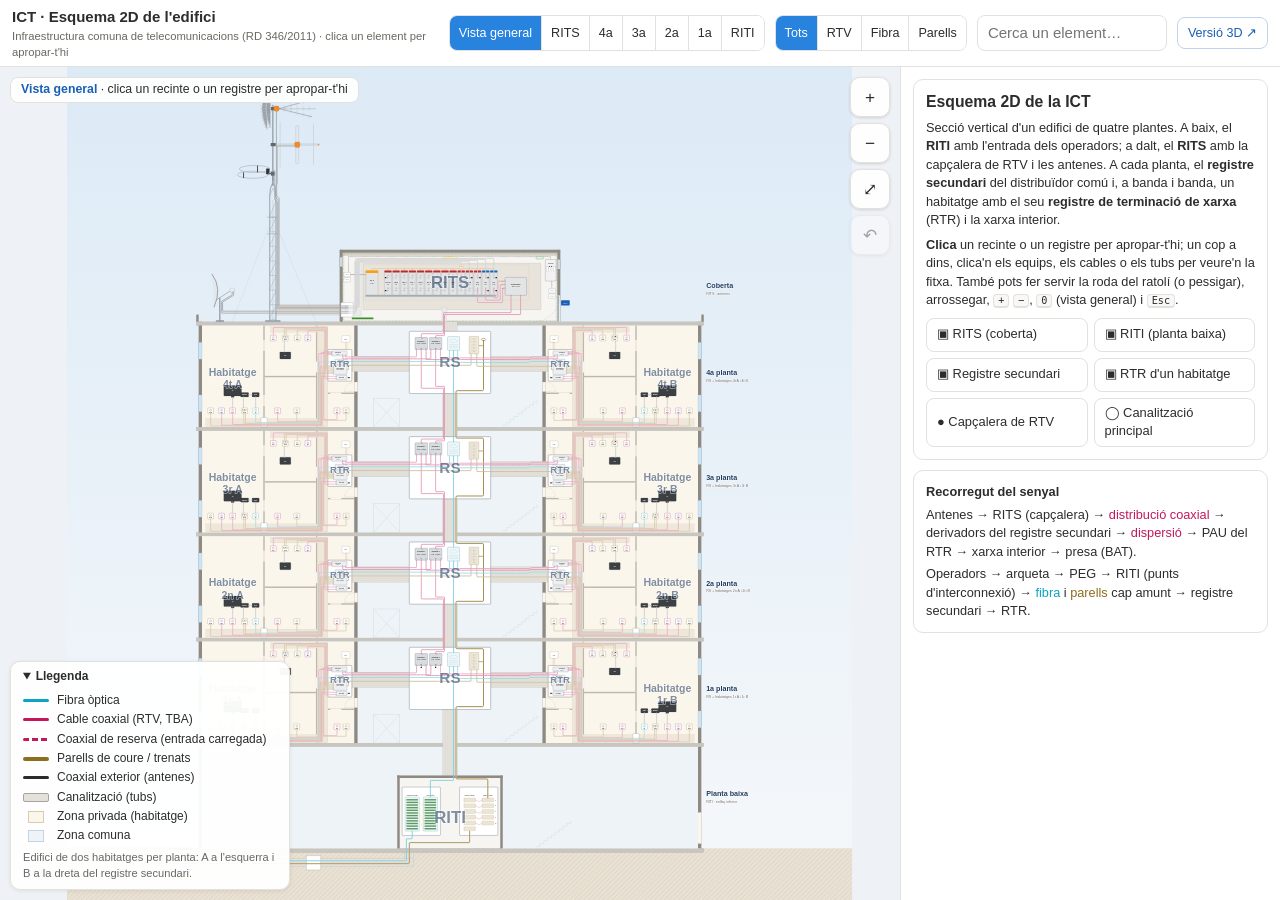
==== index.html @ c03057d7 "Esquema 2D de la ICT de l'edifici Secció vertical amb RITI, registres secundaris, dos habitatges per" ====
<!DOCTYPE html>
<html lang="ca">
<head>
<meta charset="utf-8">
<meta name="viewport" content="width=device-width, initial-scale=1">
<title>ICT · Esquema 2D de l'edifici</title>
<link rel="stylesheet" href="css/estils.css?v=4">
</head>
<body>
<div class="app" id="app">
 <header>
  <h1>ICT · Esquema 2D de l'edifici<small>Infraestructura comuna de telecomunicacions (RD 346/2011) · clica un element per apropar-t'hi</small></h1>
  <nav class="zones" aria-label="Zones de l'edifici">
   <button data-zone="general" class="on">Vista general</button>
   <button data-zone="rits">RITS</button>
   <button data-zone="4">4a</button>
   <button data-zone="3">3a</button>
   <button data-zone="2">2a</button>
   <button data-zone="1">1a</button>
   <button data-zone="riti">RITI</button>
  </nav>
  <div class="seg" id="filter" role="group" aria-label="Filtra per servei">
   <button data-svc="all" aria-pressed="true">Tots</button>
   <button data-svc="rtv" aria-pressed="false">RTV</button>
   <button data-svc="fo" aria-pressed="false">Fibra</button>
   <button data-svc="pt" aria-pressed="false">Parells</button>
  </div>
  <div class="search">
   <input id="q" type="search" placeholder="Cerca un element…" autocomplete="off" aria-label="Cerca un element">
   <ul id="qres" role="listbox" hidden></ul>
  </div>
  <a class="link3d" href="../edifici_ict/index.html" title="Obre la versió 3D">Versió 3D ↗</a>
 </header>
 <main id="main">
  <div id="stage">
   <svg id="esq" xmlns="http://www.w3.org/2000/svg" preserveAspectRatio="xMidYMid meet" role="img" aria-label="Esquema 2D de la ICT de l'edifici"></svg>
   <div id="tip" role="tooltip"></div>
   <div class="ctl" id="zoomctl">
    <button id="zin" title="Apropa (+)" aria-label="Apropa">+</button>
    <button id="zout" title="Allunya (−)" aria-label="Allunya">−</button>
    <button id="zfit" title="Vista general (0)" aria-label="Vista general">⤢</button>
    <button id="zback" title="Torna a la vista anterior" aria-label="Torna enrere" disabled>↶</button>
   </div>
   <div id="crumb" class="crumb" aria-live="polite"></div>
   <details id="legend" open>
    <summary>Llegenda</summary>
    <ul>
     <li><i class="sw" style="background:#0AA5C2"></i>Fibra òptica</li>
     <li><i class="sw" style="background:#C2185B"></i>Cable coaxial (RTV, TBA)</li>
     <li><i class="sw dash"></i>Coaxial de reserva (entrada carregada)</li>
     <li><i class="sw" style="background:#8D6E1F;height:4px"></i>Parells de coure / trenats</li>
     <li><i class="sw" style="background:#2B2B2B"></i>Coaxial exterior (antenes)</li>
     <li><i class="sw tube"></i>Canalització (tubs)</li>
     <li><i class="sq" style="background:#FBF6EC;border-color:#D9CBB0"></i>Zona privada (habitatge)</li>
     <li><i class="sq" style="background:#EEF3F8;border-color:#C5D3E2"></i>Zona comuna</li>
    </ul>
    <p>Edifici de dos habitatges per planta: A a l'esquerra i B a la dreta del registre secundari.</p>
   </details>
  </div>
  <aside id="panel" aria-label="Fitxa de l'element">
   <div id="info"></div>
  </aside>
 </main>
</div>
<script src="js/dades.js?v=4"></script>
<script src="js/dades2d.js?v=4"></script>
<script src="js/esquema.js?v=4"></script>
<script src="js/app.js?v=4"></script>
</body>
</html>
---- css/estils.css ----
:root{--tx:#2C2C2B;--tx2:#6B6862;--bg:#FFFFFF;--soft:#F9F8F7;--sec:#F0EFED;--bd:#E2E1DE;--blue:#2783DE;--blueS:#E5F2FC;
 --orange:#B9631F;--orangeS:#FBEBDE;--red:#C8473B;--redS:#FCE9E7;--sel:#F5A400;--pw:380px;font-size:15px}
*{box-sizing:border-box}
html,body{margin:0;height:100%;font-family:-apple-system,BlinkMacSystemFont,"Segoe UI",Roboto,"Helvetica Neue",Arial,sans-serif;color:var(--tx);background:var(--soft);line-height:1.45;overflow:hidden}
button,input{font:inherit;color:inherit}
button{cursor:pointer;border:1px solid var(--bd);background:var(--bg);border-radius:8px;padding:5px 10px;min-height:34px}
button:hover{background:var(--sec)}
button.on,button[aria-pressed="true"]{background:var(--blue);border-color:var(--blue);color:#fff}
button:disabled{opacity:.4;cursor:default}
:focus-visible{outline:3px solid #1A5FB4;outline-offset:2px}
.app{display:flex;flex-direction:column;height:100vh;height:100dvh}
header{display:flex;align-items:center;gap:10px;padding:6px 12px;border-bottom:1px solid var(--bd);background:#fff;flex-wrap:wrap;z-index:5}
header h1{font-size:1rem;margin:0;flex:1 1 260px;min-width:0}
header h1 small{display:block;font-weight:400;color:var(--tx2);font-size:.75rem}
.zones,.seg{display:flex;border:1px solid var(--bd);border-radius:8px;overflow:hidden;flex-shrink:0}
.zones button,.seg button{border:0;border-radius:0;border-right:1px solid var(--bd);font-size:.84rem;padding:4px 9px}
.zones button:last-child,.seg button:last-child{border-right:0}
.search{position:relative}
.search input{border:1px solid var(--bd);border-radius:8px;padding:6px 10px;min-height:34px;width:190px}
#qres{position:absolute;right:0;top:38px;width:340px;max-height:60vh;overflow:auto;margin:0;padding:4px;list-style:none;background:#fff;border:1px solid var(--bd);border-radius:10px;box-shadow:0 6px 22px rgba(0,0,0,.16);z-index:20}
#qres li{padding:6px 8px;border-radius:6px;cursor:pointer;font-size:.86rem}
#qres li[aria-selected="true"],#qres li:hover{background:var(--blueS)}
#qres li small{color:var(--tx2);display:block}
.link3d{font-size:.84rem;color:#1A5FB4;text-decoration:none;border:1px solid #BFD3EE;border-radius:8px;padding:6px 10px;white-space:nowrap}
.link3d:hover{background:var(--blueS)}
main{flex:1;display:flex;min-height:0}
#stage{position:relative;flex:1;min-width:0;overflow:hidden;background:#EEF2F6}
#esq{display:block;width:100%;height:100%;touch-action:none;cursor:grab;user-select:none;-webkit-user-select:none}
#esq.drag{cursor:grabbing}
#panel{width:var(--pw);flex-shrink:0;border-left:1px solid var(--bd);background:#fff;overflow:auto;padding:12px}
.ctl{position:absolute;right:10px;top:10px;display:flex;flex-direction:column;gap:6px}
.ctl button{width:40px;height:40px;padding:0;font-size:1.15rem;background:rgba(255,255,255,.96);box-shadow:0 1px 3px rgba(0,0,0,.14);border-radius:10px}
.crumb{position:absolute;left:10px;top:10px;background:rgba(255,255,255,.95);border:1px solid var(--bd);border-radius:8px;padding:3px 10px;font-size:.82rem;max-width:calc(100% - 80px)}
.crumb:empty{display:none}
.crumb b{color:#1A5FB4}
#tip{position:absolute;pointer-events:none;background:#2C2C2B;color:#fff;padding:4px 8px;border-radius:6px;font-size:12.5px;display:none;z-index:6;max-width:320px}
#tip small{color:#FFD27A;display:block}
#legend{position:absolute;left:10px;bottom:10px;background:rgba(255,255,255,.96);border:1px solid var(--bd);border-radius:10px;padding:6px 12px;font-size:.8rem;max-width:280px;box-shadow:0 1px 4px rgba(0,0,0,.08)}
#legend summary{cursor:pointer;font-weight:600}
#legend ul{list-style:none;margin:6px 0 4px;padding:0}
#legend li{display:flex;align-items:center;gap:8px;margin:2px 0}
#legend p{margin:4px 0 2px;color:var(--tx2);font-size:.74rem}
.sw{display:inline-block;width:26px;height:3px;border-radius:2px;flex-shrink:0}
.sw.dash{background:repeating-linear-gradient(90deg,#C2185B 0 6px,transparent 6px 9px)}
.sw.tube{height:9px;background:#E4E1DB;border:1px solid #A9A49B}
.sq{display:inline-block;width:16px;height:12px;border:1px solid;flex-shrink:0;margin:0 5px}
/* fitxa */
.card{border:1px solid var(--bd);border-radius:10px;padding:12px;background:#fff;margin-bottom:10px}
.card h2{margin:0 0 4px;font-size:1.05rem;line-height:1.3}
.card p{margin:6px 0}
.muted{color:var(--tx2)}
.small{font-size:.85rem}
.fambadge{display:inline-block;font-size:.72rem;border-radius:20px;padding:1px 8px;background:var(--sec);margin:2px 4px 2px 0}
.fambadge.zone{background:var(--blueS);color:#1A5FB4}
.fambadge.no2d{background:var(--orangeS);color:var(--orange)}
.chips{display:flex;flex-wrap:wrap;gap:4px;margin-top:4px}
.chip{font-size:.78rem;min-height:28px;padding:2px 8px;border-radius:14px;text-align:left}
.chip.nd{opacity:.65;border-style:dashed}
.actions{display:flex;gap:6px;flex-wrap:wrap;margin:10px 0 4px}
.actions button{font-size:.84rem}
details.more{margin-top:8px}
details.more summary{cursor:pointer;font-weight:600;font-size:.9rem}
.card dl{margin:6px 0}
.card dt{font-weight:600;font-size:.82rem;color:var(--tx2);margin-top:8px}
.card dd{margin:2px 0 0}
.ex{background:#E8F1EC;border-radius:8px;padding:8px;margin-top:8px;font-size:.9rem}
.cf{background:var(--orangeS);border-radius:8px;padding:8px;margin-top:8px;font-size:.9rem}
.zonebtns{display:grid;grid-template-columns:1fr 1fr;gap:6px;margin-top:8px}
.zonebtns button{text-align:left;font-size:.86rem}
kbd{border:1px solid var(--bd);border-bottom-width:2px;border-radius:4px;padding:0 4px;font-size:.8em;background:var(--soft)}

/* ===== SVG ===== */
#esq text{font-family:-apple-system,BlinkMacSystemFont,"Segoe UI",Roboto,Arial,sans-serif}
.wall{fill:#8E8A83}
.slab{fill:url(#pSlab);stroke:#9E9A93;stroke-width:.6}
.pavement{fill:#B9B3A8}
.common{fill:#EEF3F8}
.private{fill:#FBF6EC}
.partition{fill:#BDB7AC}
.doorgap{fill:#FBF6EC}
.doorleaf{fill:none;stroke:#A39D92;stroke-width:1;stroke-dasharray:3 2}
.window{fill:#CFE4F3;stroke:#8BB3D0;stroke-width:1}
.deco{stroke:#C9D3DE;stroke-width:1.5;fill:none}
.room-rits,.room-riti{fill:#F6F5F2;stroke:#7D786F;stroke-width:1}
.leg{fill:none;stroke:#8C959F;stroke-width:3.4;stroke-linecap:round}
.rung{fill:none;stroke:#8C959F;stroke-width:1.5}
.rung.back,.backleg{stroke:#C3C9CF;stroke-width:1.1}
.backleg{stroke-width:2.4}
.collar{fill:#A5ADB5}
.tsocket{fill:#9AA3AD}
.hole{fill:#EEF2F6}
.plate2{fill:#8D96A0}
.rail{fill:none;stroke:#C8CDD2;stroke-width:3}
.rod{fill:none;stroke:#B9BFC5;stroke-width:1.6;stroke-linecap:round}
.boomA{fill:#D3D8DC;stroke:#9AA3AD;stroke-width:.6}
.elem2{fill:#C3C9CF}
.loop{fill:none;stroke:#C3C9CF;stroke-width:2.6}
.clamp{fill:#5F676F}
.spacer{fill:#222}
.insul{fill:#2F3338}
.mast,.boom{fill:#8D96A0}
.elem{fill:#6E7781}
.abox{fill:#E9ECEF;stroke:#8D96A0;stroke-width:.8}
.abox.orange{fill:#F28C28;stroke:#B85F0C}
.ring{fill:none;stroke:#B5BCC3;stroke-width:3.2}
.dish{fill:#E5E8EB;stroke:#7E8792;stroke-width:3}
.arm{stroke:#8D96A0;stroke-width:2.5}
.guy{stroke:#A8AEB5;stroke-width:1;stroke-dasharray:6 3}
.tub{fill:#E4E1DB;stroke:#A9A49B;stroke-width:.8}
.tubsep{stroke:#BDB8AF;stroke-width:.5}
.tubs.ci .tub{fill:#EFE7DA;stroke:#D2C3A8;stroke-width:.6}
.tubs.corr .tub{fill:#EAEAEA;stroke:#9A9A9A;stroke-dasharray:2 1.2}
.tubs.fade{opacity:.55}
.guide{stroke:#A09A8F;stroke-width:.5;stroke-dasharray:1.5 1.5}
.regsec{fill:#FFFFFF;stroke:#5E6B78;stroke-width:1.6}
.regpas{fill:#FFFFFF;stroke:#7D8A97;stroke-width:1.1}
.regbox{fill:#FFFFFF;stroke:#7D8A97;stroke-width:1.1}
.rtr{fill:#FFFFFF;stroke:#6A5F4E;stroke-width:1.5}
.rp{fill:#FFFFFF;stroke:#9C8E76;stroke-width:.9}
.rp-rtv{stroke:#C2185B}.rp-dat{stroke:#8D6E1F}.rp-tba{stroke:#7B1FA2}.rp-fo{stroke:#0AA5C2}
.bat{fill:#F1EFEA;stroke:#55504A;stroke-width:.7}
.device{fill:#3C4043;stroke:#1E2124;stroke-width:.6}
.equip .modtxt{fill:#fff}
.pau{fill:#EDEFF1;stroke:#6E7781;stroke-width:.9}
.deriv{fill:#D8DCDF;stroke:#5F6870;stroke-width:1}
.cseg{fill:#F1F7F9;stroke:#3E8EA0;stroke-width:1}
.fibrecoil{fill:none;stroke:#0AA5C2;stroke-width:.8;stroke-dasharray:2 1}
.tray2{fill:#D6EBF0}
.regleta{fill:#F3EEE3;stroke:#8D6E1F;stroke-width:1}
.krone{fill:#E7E2D6;stroke:#B9AC8E;stroke-width:.3}
.sangrat{stroke:#8D6E1F;stroke-width:2.4;fill:none}
.coil{fill:none;stroke:#8D6E1F;stroke-width:2}
.stub{fill:none;stroke-width:1.1}
.coaxstub{stroke:#C2185B;opacity:.7}
.stubarrow{fill:none;stroke:#C2185B;stroke-width:.8;opacity:.7}
.port{fill:#C9CCCF;stroke:#555;stroke-width:.5}
.load .loadstem{stroke:#555;stroke-width:1.2}
.load .loadcap{fill:#222}
.modtxt{fill:#2C2C2B}
.tiny{fill:#2C2C2B}
.mod{fill:#E2E4E6;stroke:#7B838B;stroke-width:.8}
.rail{fill:#9AA1A8}
.plate{fill:#E8E4DC;stroke:#B0A898;stroke-width:1}
.capzone{fill:none;stroke:#B9A98A;stroke-width:.8;stroke-dasharray:4 3}
.mixer{fill:#E2E4E6;stroke:#5F6870;stroke-width:1}
.filter{fill:#FFF3E0;stroke:#E07B24;stroke-width:.8}
.bridge{fill:none;stroke:#C9CCCF;stroke-width:1.8;stroke-linejoin:round}
.dcline{fill:none;stroke:#E07B24;stroke-width:.9}
.dclbl{fill:#E07B24}
.ffunion{fill:#C9CCCF;stroke:#555;stroke-width:.5}
.tray{fill:#D9D6CF;stroke:#A7A196;stroke-width:.6}
.elec{fill:none;stroke:#7A7A7A;stroke-width:2;stroke-dasharray:3 1.5}
.lamp{fill:#FFF7C2;stroke:#C9B24A}
.emerg{fill:#E8F5E9;stroke:#2E7D32}
.panel{fill:#F2F2F2;stroke:#6E6E6E}
.breaker{fill:#FFFFFF;stroke:#555;stroke-width:.4}
.socket{fill:#FFFFFF;stroke:#6E6E6E;stroke-width:.8}
.sockh{fill:#333}
.earthbar{fill:#3C8D2F}
.earthring{fill:none;stroke:#3C8D2F;stroke-width:1;stroke-dasharray:8 2 2 2}
.vent{fill:#D9DDE1;stroke:#7D8A97;stroke-width:.6}
.ventl{stroke:#7D8A97;stroke-width:.6}
.doormetal{fill:#A9B1B8}
.sign{fill:#1A5FB4}
.sign+text{fill:#fff}
.cabinet{fill:#FFFFFF;stroke:#5E6B78;stroke-width:1.4}
.odf{fill:#EDF6F8;stroke:#3E8EA0;stroke-width:.8}
.adapt{fill:#2E7D32;opacity:.75}
.patch{fill:none;stroke:#F2C200;stroke-width:1}
.kroneblk{fill:#F3EEE3;stroke:#8D6E1F;stroke-width:.6}
.kpin{stroke:#B9AC8E;stroke-width:.6}
.jumper{fill:none;stroke:#C62828;stroke-width:.8}
.arqueta{fill:#D7D2C8;stroke:#7D786F;stroke-width:1.4}
.lid{fill:#7D786F}
.peg{fill:#FFFFFF;stroke:#5E6B78;stroke-width:1.4}
.sign{fill:#1A5FB4}
/* cables */
.cable path{fill:none;stroke-linecap:round;stroke-linejoin:round}
.cable .halo{stroke:#fff;opacity:.9}
.cable .hit{stroke:transparent;stroke-width:9;pointer-events:stroke}
.cable.cord .core{stroke-dasharray:2 1.5}
/* etiquetes */
.lbl{fill:#2C2C2B;paint-order:stroke;stroke:#fff;stroke-width:3px;stroke-linejoin:round;pointer-events:none;transition:opacity .25s}
.lbl.muted{fill:#6B6862}
.lbl.room{fill:#8A7F6C;font-style:italic}
.lbl.floorname{fill:#1F3A5F}
.lbl.big{fill:#1F3A5F;opacity:.55;stroke-width:6px}
.lbl.lod3,.modtxt.lod3{stroke-width:1px}
.lbl.lod2{stroke-width:2px}
#esq .lod1,#esq .lod2,#esq .lod3{opacity:0}
#esq.k1 .lod1,#esq.k2 .lod2,#esq.k3 .lod3{opacity:1}
#esq.kbig .lbl.big{opacity:0}
#esq .modtxt{pointer-events:none}
/* filtre per servei (classe posada des de app.js) */
#esq .dim{opacity:.12}
/* ressaltats */
[data-id]{cursor:pointer}
.cable.hov .core{filter:drop-shadow(0 0 1.5px rgba(245,164,0,.9))}
.cable.sel .halo{stroke:#F5A400;opacity:1}
.cable.rel .halo{stroke:#8DC2F2;opacity:1}
.hl{fill:none;vector-effect:non-scaling-stroke;pointer-events:none}
.hl.sel{stroke:#F5A400;stroke-width:3;fill:rgba(245,164,0,.08)}
.hl.rel{stroke:#2783DE;stroke-width:1.5;stroke-dasharray:5 3}
.hl.hov{stroke:#F5A400;stroke-width:1.5;stroke-dasharray:3 2}
.hl.pulse{animation:pulse 1.2s ease-out 2}
@keyframes pulse{0%{stroke-width:7;stroke-opacity:.3}100%{stroke-width:3;stroke-opacity:1}}

@media (max-width:900px){
 header{gap:6px;padding:6px 8px}
 header h1 small{display:none}
 .search input{width:140px}
 main{flex-direction:column}
 #panel{width:auto;border-left:0;border-top:1px solid var(--bd);max-height:42vh;flex-shrink:0}
 #panel:empty{display:none}
 #legend{display:none}
 .link3d{display:none}
}
@media (max-width:560px){
 .zones{order:5;width:100%;overflow-x:auto}
 .zones button{flex:1}
}
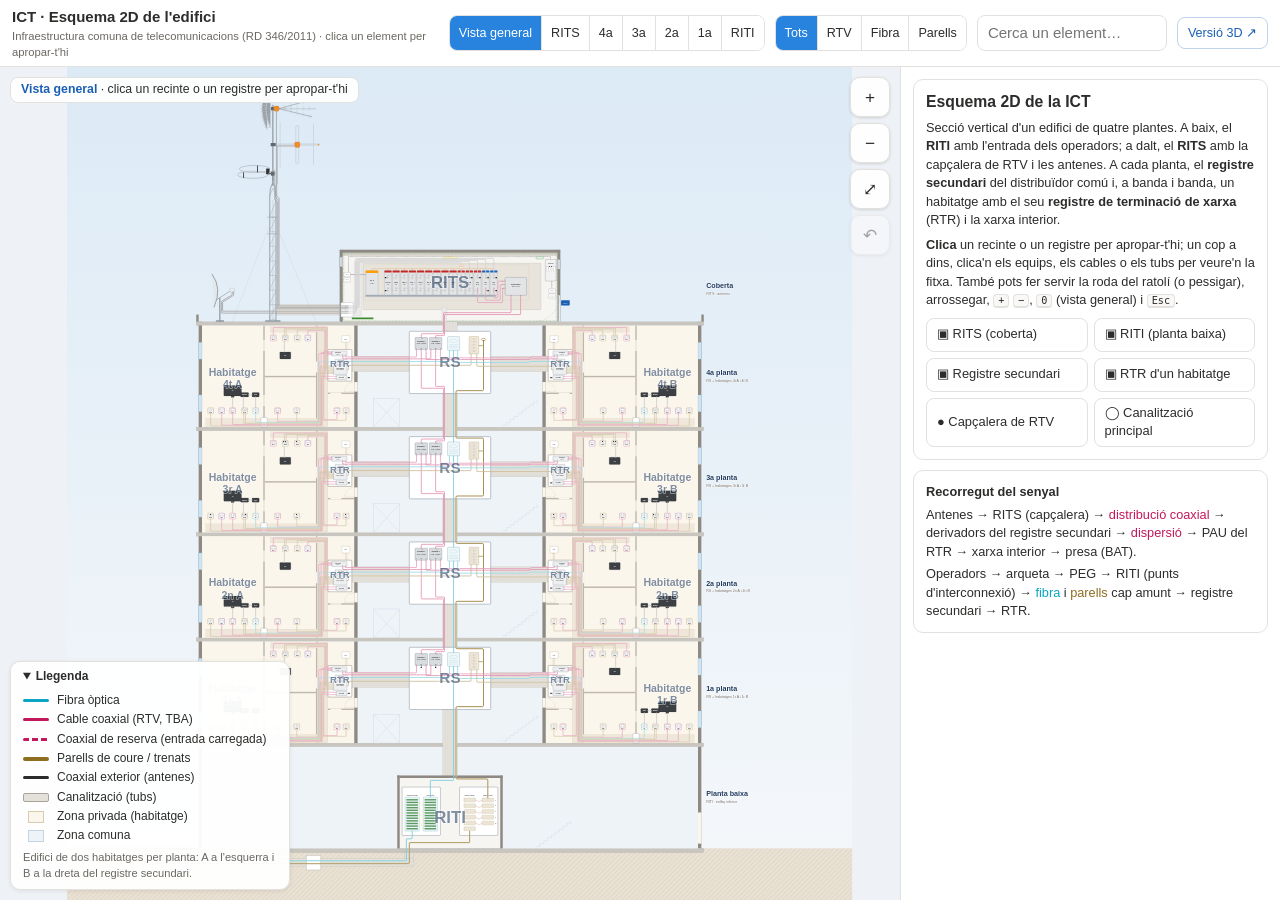
==== commit 2f40fbea: "Plaques de les BAT i vocabulari «escomesa» - Registres de presa amb la placa frontal dibuixada segon" ====
--- a/index.html
+++ b/index.html
@@ -4,7 +4,7 @@
 <meta charset="utf-8">
 <meta name="viewport" content="width=device-width, initial-scale=1">
 <title>ICT · Esquema 2D de l'edifici</title>
-<link rel="stylesheet" href="css/estils.css?v=4">
+<link rel="stylesheet" href="css/estils.css?v=5">
 </head>
 <body>
 <div class="app" id="app">
@@ -62,9 +62,9 @@
   </aside>
  </main>
 </div>
-<script src="js/dades.js?v=4"></script>
-<script src="js/dades2d.js?v=4"></script>
-<script src="js/esquema.js?v=4"></script>
-<script src="js/app.js?v=4"></script>
+<script src="js/dades.js?v=5"></script>
+<script src="js/dades2d.js?v=5"></script>
+<script src="js/esquema.js?v=5"></script>
+<script src="js/app.js?v=5"></script>
 </body>
 </html>
--- a/css/estils.css
+++ b/css/estils.css
@@ -118,7 +118,13 @@
 .rtr{fill:#FFFFFF;stroke:#6A5F4E;stroke-width:1.5}
 .rp{fill:#FFFFFF;stroke:#9C8E76;stroke-width:.9}
 .rp-rtv{stroke:#C2185B}.rp-dat{stroke:#8D6E1F}.rp-tba{stroke:#7B1FA2}.rp-fo{stroke:#0AA5C2}
-.bat{fill:#F1EFEA;stroke:#55504A;stroke-width:.7}
+.bat{fill:#FFFFFF;stroke:#2C2C2B;stroke-width:.45}
+.batjack{fill:#FFFFFF;stroke:#33323A;stroke-width:.32}
+.batjin{fill:none;stroke:#33323A;stroke-width:.26}
+.batpins{fill:#FFFFFF;stroke:#33323A;stroke-width:.2}
+.batpin{stroke:#33323A;stroke-width:.16}
+.batpinf{fill:#8A817C;stroke:#33323A;stroke-width:.2}
+.battxt{fill:#2C2C2B;pointer-events:none}
 .device{fill:#3C4043;stroke:#1E2124;stroke-width:.6}
 .equip .modtxt{fill:#fff}
 .pau{fill:#EDEFF1;stroke:#6E7781;stroke-width:.9}
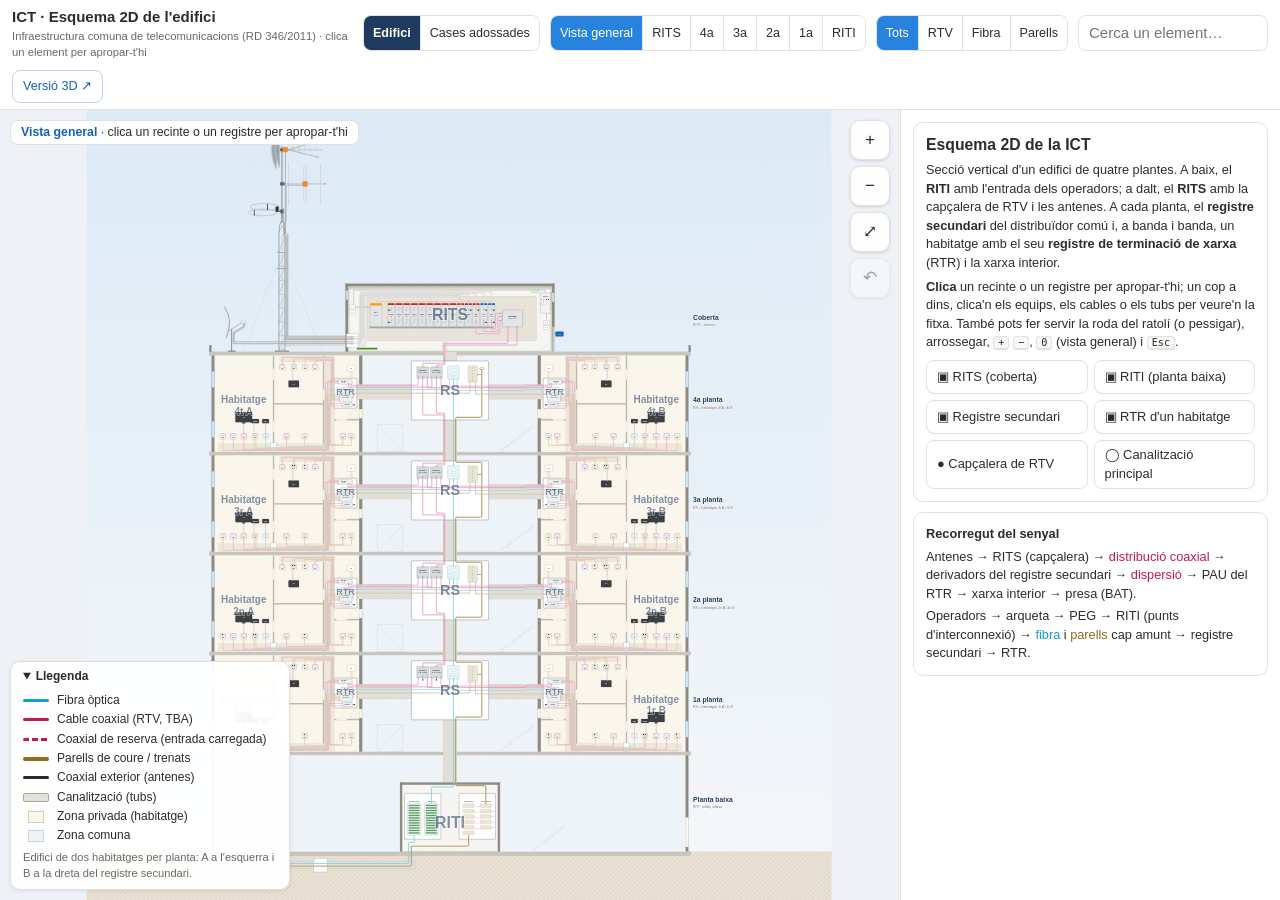
==== commit 948936d0: "Esquema 2D de les cases adossades amb el RITU (cases.html) Nova pàgina cases.html: secció longitudin" ====
--- a/index.html
+++ b/index.html
@@ -4,12 +4,16 @@
 <meta charset="utf-8">
 <meta name="viewport" content="width=device-width, initial-scale=1">
 <title>ICT · Esquema 2D de l'edifici</title>
-<link rel="stylesheet" href="css/estils.css?v=5">
+<link rel="stylesheet" href="css/estils.css?v=8">
 </head>
 <body>
 <div class="app" id="app">
  <header>
   <h1>ICT · Esquema 2D de l'edifici<small>Infraestructura comuna de telecomunicacions (RD 346/2011) · clica un element per apropar-t'hi</small></h1>
+  <nav class="seg model" aria-label="Model">
+   <a href="index.html" aria-current="page" title="Edifici plurifamiliar: RITI a la planta baixa i RITS a la coberta">Edifici</a>
+   <a href="cases.html" title="Conjunt de cases adossades amb un recinte únic (RITU)">Cases adossades</a>
+  </nav>
   <nav class="zones" aria-label="Zones de l'edifici">
    <button data-zone="general" class="on">Vista general</button>
    <button data-zone="rits">RITS</button>
@@ -62,9 +66,9 @@
   </aside>
  </main>
 </div>
-<script src="js/dades.js?v=5"></script>
-<script src="js/dades2d.js?v=5"></script>
-<script src="js/esquema.js?v=5"></script>
-<script src="js/app.js?v=5"></script>
+<script src="js/dades.js?v=8"></script>
+<script src="js/dades2d.js?v=8"></script>
+<script src="js/esquema.js?v=8"></script>
+<script src="js/app.js?v=8"></script>
 </body>
 </html>
--- a/css/estils.css
+++ b/css/estils.css
@@ -23,6 +23,10 @@
 #qres li small{color:var(--tx2);display:block}
 .link3d{font-size:.84rem;color:#1A5FB4;text-decoration:none;border:1px solid #BFD3EE;border-radius:8px;padding:6px 10px;white-space:nowrap}
 .link3d:hover{background:var(--blueS)}
+.seg.model a{display:flex;align-items:center;padding:4px 9px;min-height:34px;text-decoration:none;color:inherit;border-right:1px solid var(--bd);white-space:nowrap;font-size:.84rem;background:var(--bg)}
+.seg.model a:last-child{border-right:0}
+.seg.model a:hover{background:var(--sec)}
+.seg.model a[aria-current="page"]{background:#1F3A5F;color:#fff;font-weight:600}
 main{flex:1;display:flex;min-height:0}
 #stage{position:relative;flex:1;min-width:0;overflow:hidden;background:#EEF2F6}
 #esq{display:block;width:100%;height:100%;touch-action:none;cursor:grab;user-select:none;-webkit-user-select:none}
@@ -74,6 +78,7 @@
 .wall{fill:#8E8A83}
 .slab{fill:url(#pSlab);stroke:#9E9A93;stroke-width:.6}
 .pavement{fill:#B9B3A8}
+.grass{fill:#8DB36B}
 .common{fill:#EEF3F8}
 .private{fill:#FBF6EC}
 .partition{fill:#BDB7AC}
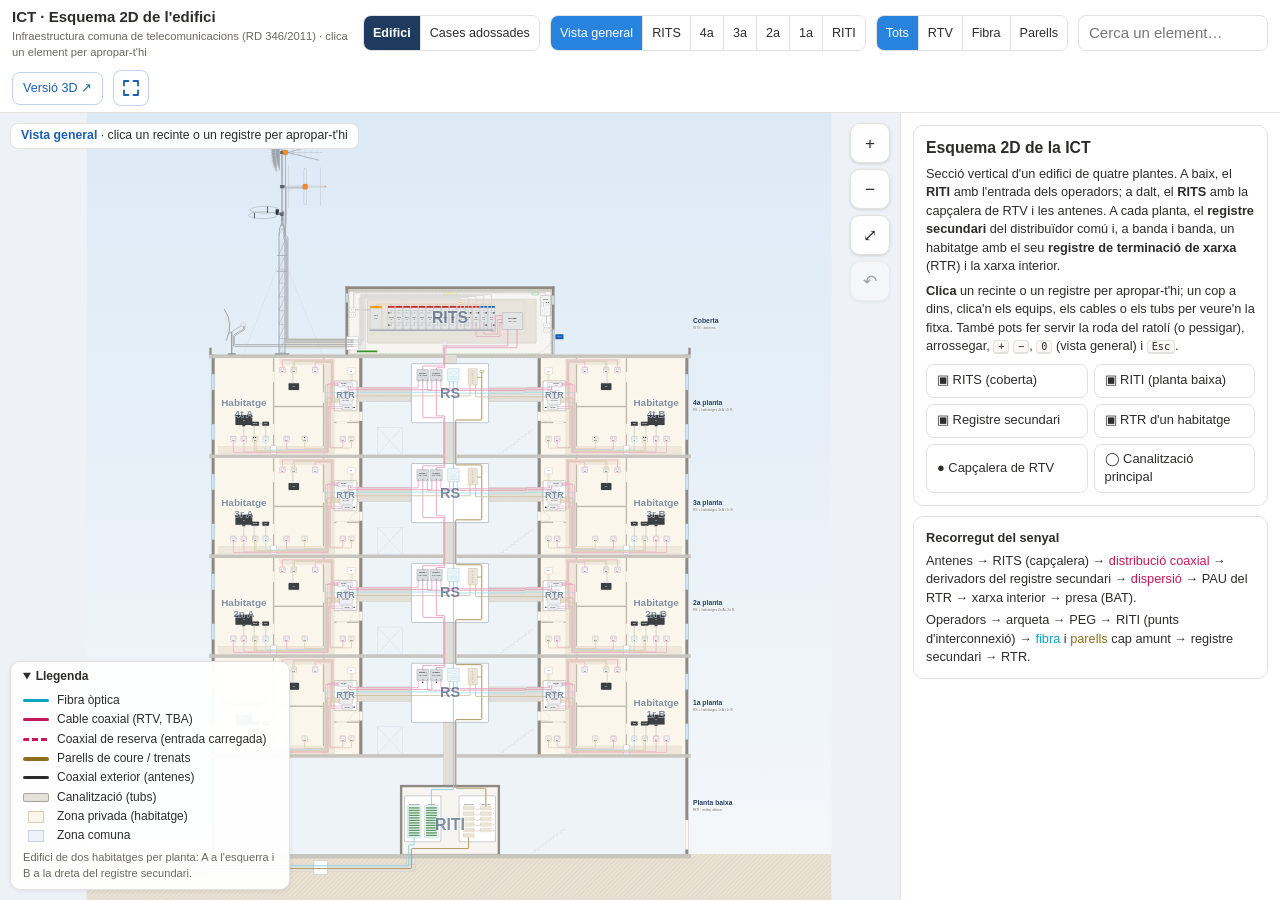
==== commit 777f4537: "Botó de pantalla completa per a la pissarra digital Afegeix a la capçalera un botó amb icona (i la d" ====
--- a/index.html
+++ b/index.html
@@ -4,7 +4,7 @@
 <meta charset="utf-8">
 <meta name="viewport" content="width=device-width, initial-scale=1">
 <title>ICT · Esquema 2D de l'edifici</title>
-<link rel="stylesheet" href="css/estils.css?v=8">
+<link rel="stylesheet" href="css/estils.css?v=9">
 </head>
 <body>
 <div class="app" id="app">
@@ -34,6 +34,7 @@
    <ul id="qres" role="listbox" hidden></ul>
   </div>
   <a class="link3d" href="../edifici_ict/index.html" title="Obre la versió 3D">Versió 3D ↗</a>
+  <button id="btnFS" class="fsbtn" aria-label="Pantalla completa" title="Pantalla completa (F)" hidden><svg class="fs-on" viewBox="0 0 20 20" width="20" height="20" fill="none" stroke="currentColor" stroke-width="1.8" stroke-linecap="round" stroke-linejoin="round" aria-hidden="true"><path d="M3 7.5V3h4.5M12.5 3H17v4.5M17 12.5V17h-4.5M7.5 17H3v-4.5"/></svg><svg class="fs-off" viewBox="0 0 20 20" width="20" height="20" fill="none" stroke="currentColor" stroke-width="1.8" stroke-linecap="round" stroke-linejoin="round" aria-hidden="true"><path d="M7.5 3v4.5H3M17 7.5h-4.5V3M12.5 17v-4.5H17M3 12.5h4.5V17"/></svg></button>
  </header>
  <main id="main">
   <div id="stage">
@@ -66,9 +67,9 @@
   </aside>
  </main>
 </div>
-<script src="js/dades.js?v=8"></script>
-<script src="js/dades2d.js?v=8"></script>
-<script src="js/esquema.js?v=8"></script>
-<script src="js/app.js?v=8"></script>
+<script src="js/dades.js?v=9"></script>
+<script src="js/dades2d.js?v=9"></script>
+<script src="js/esquema.js?v=9"></script>
+<script src="js/app.js?v=9"></script>
 </body>
 </html>
--- a/css/estils.css
+++ b/css/estils.css
@@ -23,6 +23,9 @@
 #qres li small{color:var(--tx2);display:block}
 .link3d{font-size:.84rem;color:#1A5FB4;text-decoration:none;border:1px solid #BFD3EE;border-radius:8px;padding:6px 10px;white-space:nowrap}
 .link3d:hover{background:var(--blueS)}
+.fsbtn{display:inline-flex;align-items:center;justify-content:center;width:36px;min-width:36px;height:36px;min-height:36px;padding:0;flex-shrink:0;color:#1A5FB4;border-color:#BFD3EE}
+.fsbtn[hidden],.fsbtn .fs-off,.fsbtn.isFS .fs-on{display:none}
+.fsbtn.isFS .fs-off{display:block}
 .seg.model a{display:flex;align-items:center;padding:4px 9px;min-height:34px;text-decoration:none;color:inherit;border-right:1px solid var(--bd);white-space:nowrap;font-size:.84rem;background:var(--bg)}
 .seg.model a:last-child{border-right:0}
 .seg.model a:hover{background:var(--sec)}
@@ -225,6 +228,8 @@
  #panel:empty{display:none}
  #legend{display:none}
  .link3d{display:none}
+ header{position:relative;padding-right:52px}
+ .fsbtn{position:absolute;top:6px;right:8px}
 }
 @media (max-width:560px){
  .zones{order:5;width:100%;overflow-x:auto}
